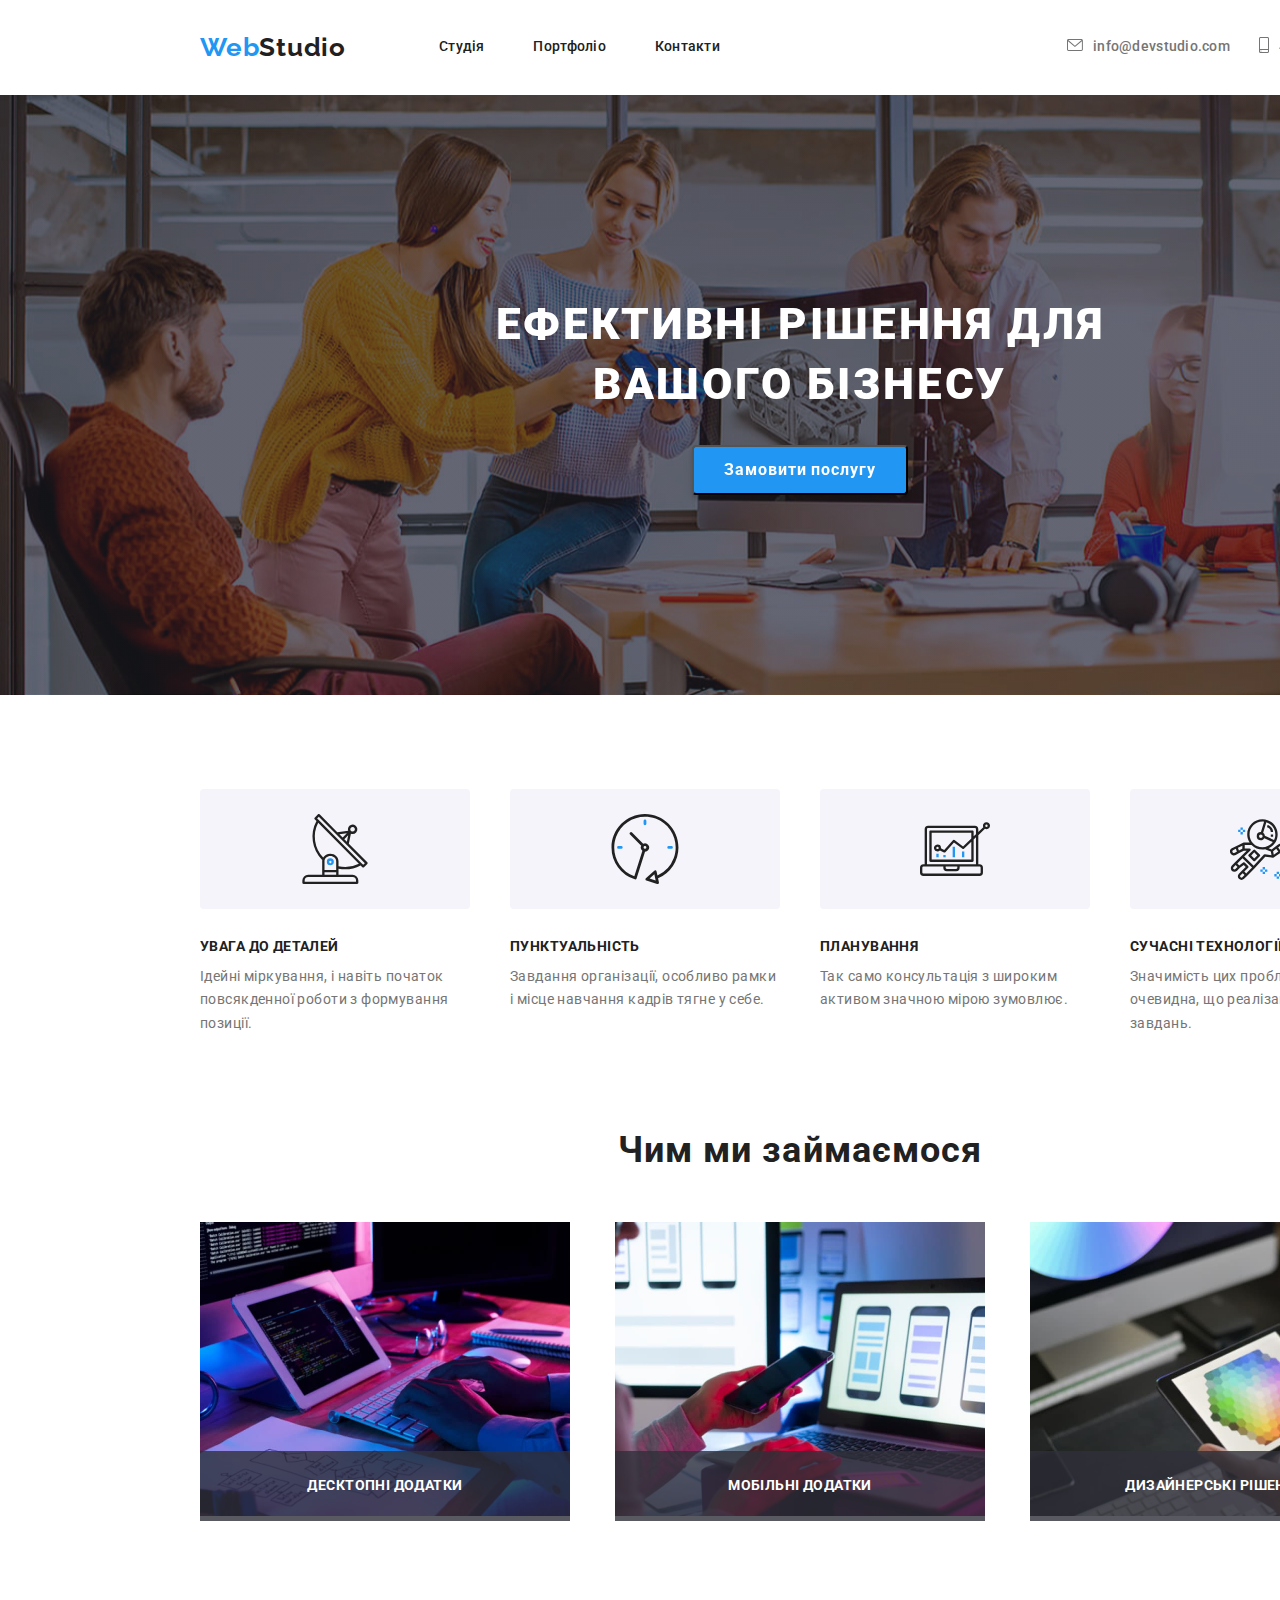
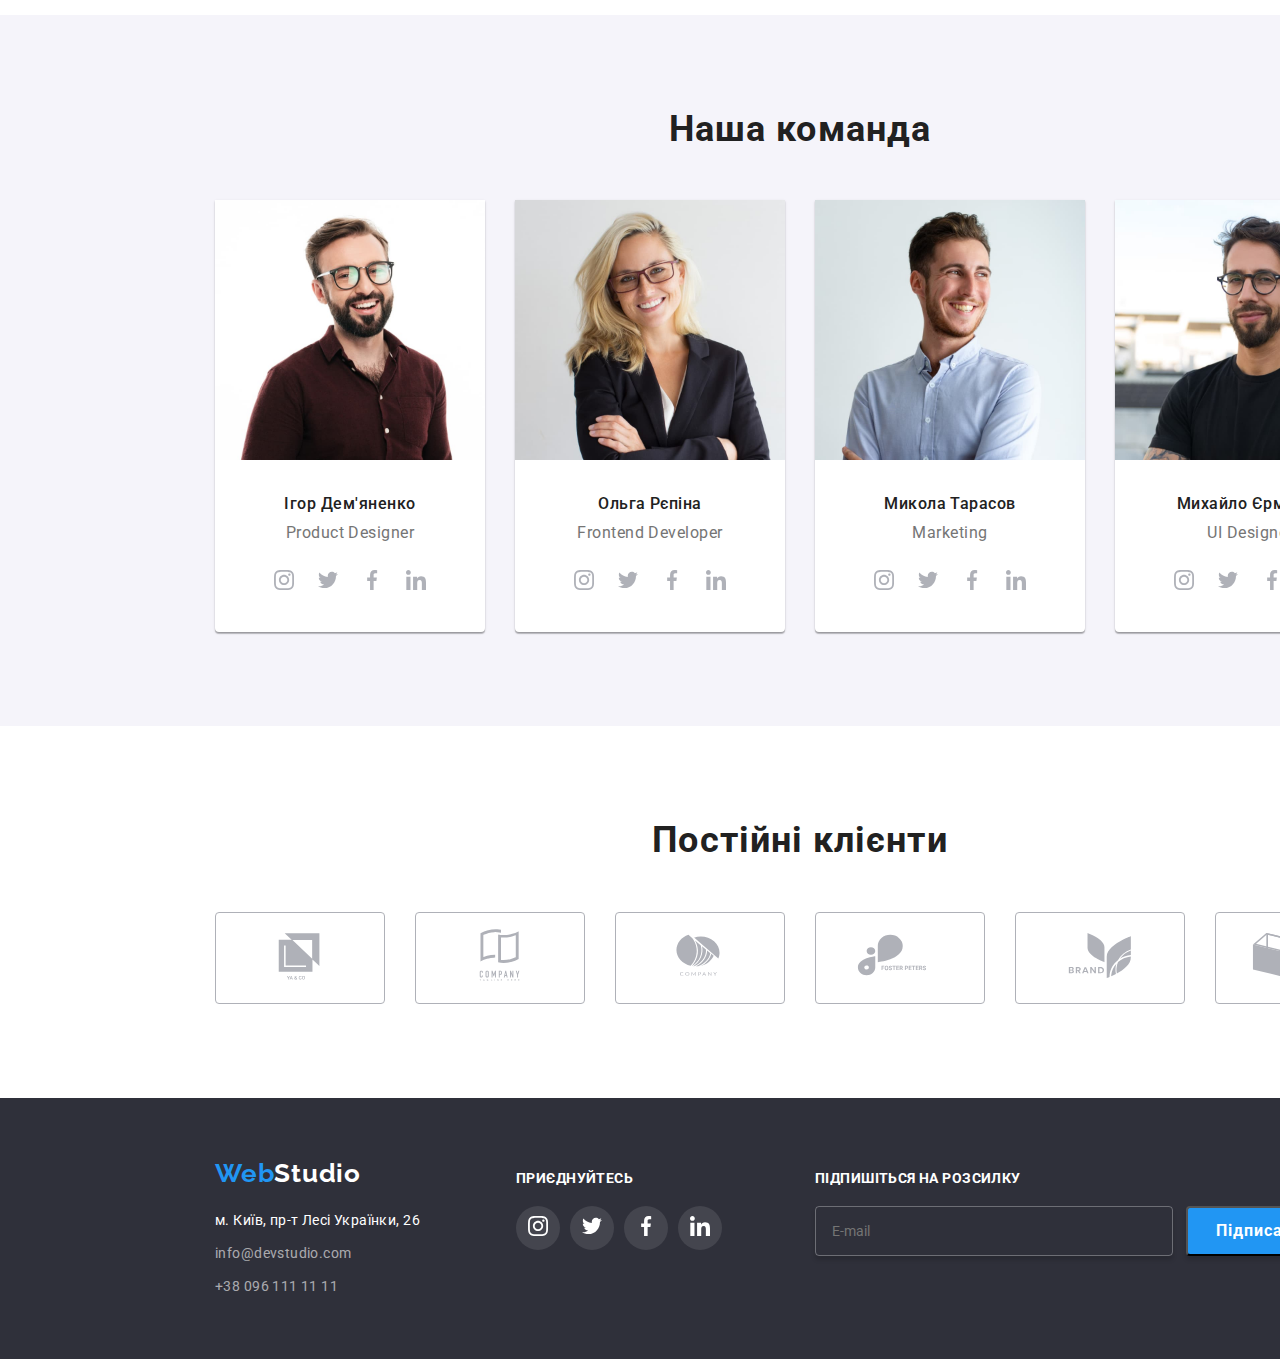
==== index.html @ 6ff3201d "xc" ====
<!DOCTYPE html>
<html lang="en">
  <head>
    <meta charset="UTF-8" />
    <meta http-equiv="X-UA-Compatible" content="IE=edge" />
    <meta name="viewport" content="width=device-width, initial-scale=1.0" />
    <title>Web Studio</title>
      <link rel="stylesheet" href="https://cdnjs.cloudflare.com/ajax/libs/modern-normalize/1.1.0/modern-normalize.min.css"/>
    <link href="https://fonts.googleapis.com/css2?family=Raleway:wght@700&family=Roboto:wght@400;500;700;900&display=swap" rel="stylesheet"/>
    <link rel="stylesheet" href="https://cdnjs.cloudflare.com/ajax/libs/animate.css/4.1.1/animate.min.css"/>
  <link rel="stylesheet" href="https://unpkg.com/aos@next/dist/aos.css"/>
  <link rel="stylesheet" href="./css/main.min.css" />
  </head>

  <body>
    <div class="container">
      <header>
        <div class="header-wraper">
          <nav>
            <div class="header-left">
              <a  href="./index.html" class="logo-link">
                <span class="web">Web</span>Studio</a>
                <ul class="nav-list">
                <li>
                    <a class="nav-list-link" href="./index.html">Студія</a></li>
                <li>
                  <a class="nav-list-link" href="./pages/portfolio.html">Портфоліо</a>
                </li>
                <li>
                    <a class="nav-list-link" href="#">Контакти</a>
                </li>
              </ul>
            </div>
          </nav>

          <div class="header-right">
            <a class="contacts-link" href="mailto:info@devstudio.com">
              <svg class="contact" width="16" height="12">
                <use href="./images/icons/symbol-defs.svg#email">


                </use>
              </svg>info@devstudio.com</a>
            <a class="contacts-link" href="tel:+380961111111">
              <svg class="contact" width="10" height="16">
              <use href="./images/icons/symbol-defs.svg#smartphone">


              </use>
            </svg>+38 096 111 11 11</a>
          </div>
        </div>
      </header>

        <main>
        <section class="hero" data-aos="fade-down">
          <h1 class="hero-title animate__tada animate__animated">Ефективні рішення для <br> вашого бізнесу</h1>
          <button class="hero-btn" type="button" data-modal-open >Замовити послугу</button>
        </section>

        <section class="features">
        <ul class="features-list">
            <li class="features-list-item">
              <h3 class="features-subtitle">Увага до деталей</h3>
              <p class="features-paragr">Ідейні міркування, і навіть початок повсякденної роботи з формування позиції.</p>
            </li>

            <li class="features-list-item">
              <h3 class="features-subtitle">Пунктуальність</h3>
              <p class="features-paragr">Завдання організації, особливо рамки і місце навчання кадрів тягне у себе.</p>
            </li>

            <li class="features-list-item">
              <h3 class="features-subtitle">Планування</h3>
              <p class="features-paragr">Так само консультація з широким активом значною мірою зумовлює.</p>
            </li>

            <li class="features-list-item">
              <h3 class="features-subtitle">Сучасні технології</h3>
              <p class="features-paragr">Значимість цих проблем настільки очевидна, що реалізація планових завдань.</p>
            </li>
          </ul>
        </section>

        <section class="work">
          <h2 class="work-title">Чим ми займаємося</h2>
          <ul class="work-list">
            <li class="thumb">
              <img class="work-list-img" src="./images/image.jpg" width="370" alt="work"/>
            </li>
            <li class="thumb">
              <img class="work-list-img" src="./images/image(1).jpg" alt="work" width="370"/>
            </li>
            <li class="thumb">
              <img class="work-list-img" src="./images/image(2).jpg" alt="work" width="370"/>
            </li>
          </ul>
        </section>

        <section class="team">
          <h2 class="team-title">Наша команда</h2>
          <ul class="team-list">
            <li class="team-list-item">
              <div class="team-member">
                <div class="team-thumb">

                
                <img class="team-list-img" src="./images/image(3).jpg" alt="Ігор Дем'яненко"/>
                </div>
                <h3 class="team-list-title">Ігор Дем'яненко</h3>
                <p class="team-list-paragr">Product Designer</p>
                <ul class="contacts">
                  <li class="contacts-list-item"><a class="contacts-list-link" href="#"></a>
                  <svg class="social-media-icons" width="20" height="20">
                    <use href="./images/icons/symbol-defs.svg#instagram"></use>
                  </svg>
                  </li>
                    <li class="contacts-list-item"><a class="contacts-list-link" href="#"></a>
                    <svg class="social-media-icons" width="20" height="20">
                      <use href="./images/icons/symbol-defs.svg#twitter"></use>
                    </svg>
                    </li>
                      <li class="contacts-list-item"><a class="contacts-list-link" href="#"></a>
                      <svg class="social-media-icons" width="20" height="20">
                        <use href="./images/icons/symbol-defs.svg#facebook"></use>
                      </svg>
                      </li>
                        <li class="contacts-list-item"><a class="contacts-list-link" href="#"></a>
                        <svg class="social-media-icons" width="20" height="20">
                          <use href="./images/icons/symbol-defs.svg#linkedin"></use>
                        </svg>
                        </li>
                        </ul>
                        </div>

            <li class="team-list-item">
              <div class="team-member">
                <img class="team-list-img" src="./images/image(4).jpg" alt="Ольга Рєпіна"/>
                <h3 class="team-list-title">Ольга Рєпіна</h3>
                <p class="team-list-paragr">Frontend Developer</p>
                <ul class="contacts">
                  <li class="contacts-list-item"><a class="contacts-list-link" href="#"></a>
                  <svg class="social-media-icons" width="20" height="20">
                    <use href="./images/icons/symbol-defs.svg#instagram"></use>
                  </svg>
                  </li>
                    <li class="contacts-list-item"><a class="contacts-list-link" href="#"></a>
                    <svg class="social-media-icons" width="20" height="20">
                      <use href="./images/icons/symbol-defs.svg#twitter"></use>
                    </svg>
                  </li>
                      <li class="contacts-list-item"><a class="contacts-list-link" href="#"></a>
                      <svg class="social-media-icons" width="20" height="20">
                        <use href="./images/icons/symbol-defs.svg#facebook"></use>
                      </svg>
                      </li>
                        <li class="contacts-list-item"><a class="contacts-list-link" href="#"></a>
                        <svg class="social-media-icons" width="20" height="20">
                          <use href="./images/icons/symbol-defs.svg#linkedin"></use>
                        </svg>
                        </li>
                        </ul>
                        </div>

            <li class="team-list-item">
              <div class="team-member">
                <img class="team-list-img" src="./images/image(5).jpg" alt="Микола Тарасов"/>
                <h3 class="team-list-title">Микола Тарасов</h3>
                <p class="team-list-paragr">Marketing</p>
                <ul class="contacts">
                  <li class="contacts-list-item"><a class="contacts-list-link" href="#"></a>
                  <svg class="social-media-icons" width="20" height="20">
                    <use href="./images/icons/symbol-defs.svg#instagram"></use>
                  </svg>
                  </li>
                  
                    <li class="contacts-list-item"><a class="contacts-list-link" href="#"></a>
                    <svg class="social-media-icons" width="20" height="20">
                      <use href="./images/icons/symbol-defs.svg#twitter"></use>
                    </svg>
                    </li>
                
                    
                      <li class="contacts-list-item"><a class="contacts-list-link" href="#"></a>
                      <svg class="social-media-icons" width="20" height="20">
                        <use href="./images/icons/symbol-defs.svg#facebook"></use>
                      </svg>
                      </li>
                        <li class="contacts-list-item"><a class="contacts-list-link" href="#"></a>
                        <svg class="social-media-icons" width="20" height="20">
                          <use href="./images/icons/symbol-defs.svg#linkedin"></use>
                        </svg>
                        </li>
                        </ul>
                        </div>

            <li class="team-list-item">
              <div class="team-member">
                <img class="team-list-img" src="./images/image(6).jpg" alt="Михайло Єрмаков"/>
                <h3 class="team-list-title">Михайло Єрмаков</h3>
                <p class="team-list-paragr">UI Designer</p>
                <ul class="contacts">
                  <li class="contacts-list-item"><a class="contacts-list-link" href="#"></a>
                  <svg class="social-media-icons" width="20" height="20">
                    <use href="./images/icons/symbol-defs.svg#instagram"></use>
                  </svg>
                  </li>
                    <li class="contacts-list-item"><a class="contacts-list-link" href="#"></a>
                    <svg class="social-media-icons" width="20" height="20">
                      <use href="./images/icons/symbol-defs.svg#twitter"></use>
                    </svg>
                    </li>
                      <li class="contacts-list-item"><a class="contacts-list-link" href="#"></a>
                      <svg class="social-media-icons" width="20" height="20">
                        <use href="./images/icons/symbol-defs.svg#facebook"></use>
                      </svg>
                      </li>
                        <li class="contacts-list-item"><a class="contacts-list-link" href="#"></a>
                        <svg class="social-media-icons" width="20" height="20">
                          <use href="./images/icons/symbol-defs.svg#linkedin"></use>
                        </svg>
                        </li>
                        </ul>
                        </div>
                      </ul>
        </section>

        <section class="regular-customers">
        <h2 class="customers-title">Постійні клієнти</h2>
        <ul class="customers-list">
          <li class="customers-list-item"><a class="customers-list-link" href="#">
          <svg class="customers-icons" width="106" height="60">
            <use href="./images/icons/symbol-defs.svg#first-icon"></use>
          </svg></a>
          
          </li>
          <li class="customers-list-item"><a class="customers-list-link" href="#">
            <svg class="customers-icons" width="106" height="60">
              <use href="./images/icons/symbol-defs.svg#second-icon"></use>
            </svg>
          </a>
          
          </li>
          <li class="customers-list-item"><a class="customers-list-link" href="#">
          <svg class="customers-icons" width="106" height="60">
            <use href="./images/icons/symbol-defs.svg#third-icon"></use>
          </svg>
        </a>
          
            </li>
          <li class="customers-list-item"><a class="customers-list-link" href="#">
            <svg class="customers-icons" width="106" height="60">
              <use href="./images/icons/symbol-defs.svg#fourth-icon"></use>
            </svg>
          </a>
            
          </li>
          <li class="customers-list-item"><a class="customers-list-link" href="#">
            <svg class="customers-icons" width="106" height="60">
              <use href="./images/icons/symbol-defs.svg#fifth-icon"></use>
            </svg>
          </a>
            
            </li>
          <li class="customers-list-item"><a class="customers-list-link" href="#">
            <svg class="customers-icons" width="106" height="60">
              <use href="./images/icons/symbol-defs.svg#sixth-icon"></use>
            </svg>
          </a>
          </li>
        </ul>
        
        </section>
      </main>

      <footer class="footer">
        <div class="footer-container">
          <section class="first-footer">
            <a class="logo-link" href="./index.html">
              <span class="web">Web</span><span class="studio">Studio</span>
            </a>
            <address>
              <a href="#" class="address-link">м. Київ, пр-т Лесі Українки, 26</a>
              <a class="contact-link" href="mailto:info@devstudio.com">info@devstudio.com</a>
              <a class="contact-link" href="tel:+380961111111">+38 096 111 11 11</a>
            </address>
          </section>
  
          <section class="second-footer">
            <h2 class="join-text">приєднуйтесь</h2>
            <ul class="join-list">
              <li class="join-list-item">
                <a href="#" class="join-link">
                  <svg class="join-social-media">
                    <use href="./images/icons/symbol-defs.svg#instagram"></use>
                  </svg>
                </a>
              </li>
              <li class="join-list-item">
                <a href="#" class="join-link">
                  <svg class="join-social-media">
                    <use href="./images/icons/symbol-defs.svg#twitter"></use>
                  </svg>
                </a>
              </li>
              <li class="join-list-item">
                <a href="#" class="join-link">
                  <svg class="join-social-media">
                    <use href="./images/icons/symbol-defs.svg#facebook"></use>
                  </svg>
                </a>
              </li>
              <li class="join-list-item">
                <a href="#" class="join-link">
                  <svg class="join-social-media">
                    <use href="./images/icons/symbol-defs.svg#linkedin"></use>
                  </svg>
                </a>
              </li>
            </ul>
          </section>
  
          <section class="footer-third">
            <form class="footer-form">
              <label class="footer-form__label">Підпишіться на розсилку
                <input type="email" placeholder="E-mail" class="footer-form__input" required/>
              </label>
              
              <button type="submit" class="footer-form__btn">Підписатися
                <svg class="subscribe-join-svg">
                  <use href="./images/icons/symbol-defs.svg#icon-telegram"></use>
                </svg>
              </button>
            </form>
          </section>
        </div>
      </footer>

            <!-- Modal -->
            
            <div class="backdrop is-hidden" data-modal>
              <form class="modal">
                <button class="button-close" type="button" data-modal-close>
                  <svg class="svg-close-btn">
                    <use href="./images/icons/symbol-defs.svg#icon-close"></use>
                  </svg>
                </button>
                <h2 class="modal-title">Залиште свої дані, ми вам передзвонимо</h2>
                <ul class="modal-list">
                  <li class="modal-list-item">
                    <label class="modal-label"> Ім'я
                      <input type="text" class="modal-input" required>
                      <svg class="modal-svg">
                        <use href="./images/icons/symbol-defs.svg#icon-person" width="18" height="18"></use>
                      </svg>
                    </label>
                  </li>
                  <li class="modal-list-item">
                    <label class="modal-label"> Телефон
                      <input type="tel" class="modal-input" required>
                      <svg class="modal-svg">
                        <use href="./images/icons/symbol-defs.svg#icon-phone" width="18" height="18"></use>
                      </svg>
                    </label>
                  </li>
                  <li class="modal-list-item">
                    <label class="modal-label"> Пошта
                      <input type="email" class="modal-input">
                      <svg class="modal-svg">
                        <use href="./images/icons/symbol-defs.svg#icon-email" width="18" height="18"></use>
                      </svg>
                    </label>
                  </li>
                  <li class="modal-list-item">
                    <label class="modal-label"> Коментар
                      <textarea class="modal-textarea" cols="30" rows="10" placeholder="Введіть текст"></textarea>
                    </label>
                  </li>
                  

                </ul>
                <p class="modal-accept">
                  <input class="modal-checkdox" type="checkbox" required> Погоджуюся з розсилкою та приймаю <a class="modal-link" href="#"> Умови договору</a>
                </p>
                <button class="modal-btn" type="submit">Відправити</button>
                
                

                
              </form>
            </div>
            </div>
            <script src="./js/modal.js">
              </script>
            <script src="https://unpkg.com/aos@2.3.1/dist/aos.js">
              
            </script>
            <script>
              AOS.init();
            </script>
  </body>
</html>
---- css/main.min.css ----
body{font-family:"Roboto",sans-serif;font-style:normal}ul,h1,h2,h3,p{padding:0;margin:0}ul{list-style:none}a{text-decoration:none}.container{width:1600px;margin:0 auto}.header-wraper{width:1200px;display:flex;justify-content:space-between;align-items:center;margin:0 auto;padding:32px 0}.header-left{display:flex;width:520px;justify-content:space-between}.header-right{display:flex;width:333px;justify-content:space-between;align-items:center}.logo-link{font-family:"Raleway";font-weight:700;font-size:26px;line-height:1.19;color:#212121;letter-spacing:.03em;animation:change-color 2s linear infinite}.studio{animation:ChangeColor 2s linear infinite}@keyframes ChangeColor{0%{color:#2196f3}100%{color:#212121}}.web{color:#2196f3;animation:changecolor 2s linear infinite}@keyframes change-color{0%{color:#2196f3}100%{color:#212121}}@keyframes changecolor{0%{color:#212121}100%{color:#2196f3}}.nav-list{width:281px;display:flex;justify-content:space-between;align-items:center;font-weight:500;font-size:14px;line-height:1.14;letter-spacing:.02em}.nav-list-link{color:#212121;position:relative}.nav-list-link::after{content:"";position:absolute;top:52.5px;left:0;width:0;height:4px;background-color:#2196f3;border-radius:2px}.nav-list-link:hover::after{width:100%;transition:width 300ms cubic-bezier(0.4, 0, 0.2, 1)}.nav-list-link:hover,.nav-list-link:focus{color:#2196f3}.contacts-link{font-weight:500;font-size:14px;line-height:1.14;letter-spacing:.02em;color:#757575}.contacts-link:hover,.contacts-link:focus{color:#2196f3;transition:color 250ms cubic-bezier(0.4, 0, 0.2, 1)}.contact{fill:#757575;margin-right:10px}.contacts-link:hover .contact{fill:#2196f3;transition:fill 250ms cubic-bezier(0.4, 0, 0.2, 1)}.hero{background-image:linear-gradient(to top, rgba(47, 48, 58, 0.4), rgba(47, 48, 58, 0.4)),url("../images/img.hero.svg");background-size:cover;padding:200px 0;background-position:center;background-repeat:no-repeat}.hero-title{font-weight:900;font-size:44px;line-height:1.36;text-align:center;letter-spacing:.06em;text-transform:uppercase;color:#fff;margin-bottom:30px}.hero-btn{display:block;margin:0 auto;width:216px;height:50px;background:#2196f3;box-shadow:0px 4px 4px rgba(0,0,0,.15);border-radius:4px;font-family:"Roboto",sans-serif;font-style:normal;font-weight:700;font-size:16px;line-height:1.88;text-align:center;letter-spacing:.06em;color:#fff;transition:transform 500ms ease}.hero-btn:hover{transform:scale(1.1)}.features{padding:94px 0}.features-list{display:flex;justify-content:space-between;width:1200px;margin:0 auto}.features-list-item{width:270px;transition:transform 500ms ease}.features-list-item::before{content:"";display:block;background-color:#f5f4fa;border-radius:4px;height:120px;margin:0 0 30px 0;background-position:center center;background-repeat:no-repeat;background-size:70px 70}.features-list-item:nth-child(1)::before{background-image:url("../images/icons/antenna.svg")}.features-list-item:nth-child(2)::before{background-image:url("../images/icons/clock.svg")}.features-list-item:nth-child(3)::before{background-image:url("../images/icons/diagram.svg")}.features-list-item:nth-child(4)::before{background-image:url("../images/icons/astronaut.svg")}.features-list-item:hover{transform:scale(1.1)}.features-subtitle{font-weight:700;font-size:14px;line-height:1.14;letter-spacing:.03em;text-transform:uppercase;color:#212121;margin-bottom:10px}.features-paragr{font-weight:400;font-size:14px;line-height:1.71;letter-spacing:.03em;color:#757575}.work{padding-bottom:94px}.work-title{font-weight:700;font-size:36px;line-height:1.16;text-align:center;letter-spacing:.03em;color:#212121}.work-list{display:flex;justify-content:space-between;width:1200px;margin:50px auto 0;transition:transform 500ms ease}.work-list-img{width:370px;height:294px}.work-list{display:flex;justify-content:space-between;margin-top:50px;position:relative}.thumb:nth-child(n)::after{content:"";color:#fff;text-align:center;font-family:Roboto,sans-serif;font-size:14px;font-style:normal;font-weight:700;letter-spacing:.42px;text-transform:uppercase;width:370px;height:70px;background:rgba(47,48,58,.8);position:absolute;bottom:0;display:flex;justify-content:center;align-items:center}.thumb:nth-child(1)::after{content:"Десктопні додатки"}.thumb:nth-child(2)::after{content:"Мобільні додатки"}.thumb:nth-child(3)::after{content:"Дизайнерські рішення"}.thumb{transition:transform 500ms ease}.thumb:hover{transform:scale(1.1)}.work-list-img{width:100%;-o-object-fit:cover;object-fit:cover;-o-object-position:center;object-position:center}.team{background:#f5f4fa;padding:94px 215px}.team-title{font-weight:700;font-size:36px;line-height:1.16;text-align:center;letter-spacing:.03em;color:#212121;margin-bottom:50px}.team-list{display:flex;justify-content:space-between}.team-member{background:#fff;box-shadow:0px 1px 3px rgba(0,0,0,.12),0px 1px 1px rgba(0,0,0,.14),0px 2px 1px rgba(0,0,0,.2);border-radius:0px 0px 4px 4px;padding-bottom:30px}.team-list-item{transition:transform 500ms ease}.team-list-item:hover{transform:scale(1.1)}.team-list-img{width:270px;height:260px;margin-bottom:30px}.team-list-title{font-weight:500;font-size:16px;line-height:1.18;text-align:center;letter-spacing:.03em;color:#212121;margin-bottom:10px}.team-list-paragr{font-weight:400;font-size:16px;line-height:1.18;text-align:center;letter-spacing:.03em;color:#757575;margin-bottom:16px}.contacts{width:206px;display:flex;justify-content:center;align-items:center;margin:0 auto}.contacts-list-item{width:44px;height:44px;display:flex;justify-content:center;align-items:center;transition:transform 500ms ease}.social-media-icons{fill:#afb1b8;width:20px;height:20px}.contacts-list-item:hover{background-color:#2196f3;border-radius:50%;transform:scale(1.1)}.contacts-list-item:hover .social-media-icons{fill:#fff}.regular-customers{padding:94px 0}.customers-title{font-weight:700;font-size:36px;line-height:1.16;text-align:center;letter-spacing:.03em;color:#212121;margin-bottom:50px}.customers-list{display:flex;justify-content:space-between;width:1170px;margin:0 auto}.customers-list-item{width:170px;height:92px;border:1px solid #afb1b8;border-radius:4px;display:flex;align-items:center;justify-content:center;transition:transform 500ms ease}.customers-list-item:hover{border:1px solid #2196f3;transform:scale(1.1)}.customers-icons{fill:#afb1b8}.customers-list-item:hover .customers-icons{fill:#2196f3}.footer{background-color:#2f303a;padding:60px 0;padding-left:215px}.footer-container{display:flex}.first-footer{width:231px;margin-right:70px}.footer .logo-link{display:block;margin-bottom:20px}.studio{color:#fff}address{font-style:normal}.address-link{display:block;font-weight:400;font-size:14px;line-height:1.71;letter-spacing:.03em;color:#fff;margin-bottom:9px}.contact-link{display:block;font-weight:400;font-size:14px;line-height:1.71;letter-spacing:.03em;color:rgba(255,255,255,.6)}.contact-link:not(:last-child){margin-bottom:9px}.second-footer{padding-top:12px;width:206px;margin-right:93px}.join-text{color:#fff;font-size:14px;font-weight:700;letter-spacing:.42px;text-transform:uppercase;margin-bottom:20px}.join-list{display:flex;justify-content:space-between;width:206px}.join-list-item{width:44px;height:44px;display:flex;justify-content:center;align-items:center;background-color:rgba(255,255,255,.1);border-radius:50%;transition:transform 500ms ease}.join-list-item:hover{background-color:#2196f3;transform:scale(1.1)}.join-social-media{width:20px;height:20px;fill:#fff}.footer-third{padding-top:12px;width:570px}.footer-form__label{color:#fff;font-size:14px;font-weight:700;letter-spacing:.42px;text-transform:uppercase;margin-right:12px}.footer-form{display:flex;align-items:flex-end}.footer-form__input{width:358px;height:50px;border-radius:4px;border:1px solid rgba(255,255,255,.3);background:rgba(33,150,243,0);box-shadow:0px 4px 4px 0px rgba(0,0,0,.15);padding-left:16px;margin-top:20px}.footer-form-input:hover{border:1px solid #2196f3}.footer-form__btn{width:200px;height:50px;border-radius:4px;background:#2196f3;box-shadow:0px 4px 4px 0px rgba(0,0,0,.15);color:#fff;text-align:center;font-size:16px;font-family:"Roboto",sans-serif;font-weight:700;line-height:30px;letter-spacing:.96px;display:flex;align-items:center;justify-content:center;padding:10px 28px}.subscribe-join-svg{fill:#fff;width:24px;height:24px;margin-left:10px}.backdrop{display:flex;justify-content:center;align-items:center;position:fixed;top:0;left:0;width:100%;height:100%;background-color:rgba(0,0,0,.2)}.is-hidden{opacity:0;pointer-events:none}.modal{width:528px;border-radius:4px;background:#fff;box-shadow:0px 2px 1px 0px rgba(0,0,0,.2),0px 1px 1px 0px rgba(0,0,0,.14),0px 1px 3px 0px rgba(0,0,0,.12);padding:40px;position:absolute;z-index:12}.svg-close-btn{width:18px;height:18px;color:#000}.button-close:hover .svg-close-btn{fill:#2196f3;cursor:pointer}.button-close{display:flex;align-items:center;justify-content:center;stroke-width:1px;border-color:rgba(0,0,0,.1);background-color:#fff;position:absolute;right:8px;top:8px;border-radius:50%;width:30px;height:30px}.modal-title{color:#212121;text-align:center;font-size:20px;font-weight:700;line-height:normal;letter-spacing:.6px;margin-bottom:12px}.modal-list{display:flex;flex-direction:column;gap:10px;margin-bottom:20px}.modal-label{color:#757575;font-size:12px;font-weight:400;line-height:normal;letter-spacing:.12px;position:relative}.modal-input{width:448px;height:40px;border-radius:4px;border:1px solid rgba(33,33,33,.2);margin-top:4px;padding:12px 20px 12px 42px;outline:none;cursor:pointer}.modal-input:hover{border:1px solid #2196f3}.modal-input:focus{border:1px solid #2196f3}.modal-input:hover+.modal-svg{fill:#2196f3}.modal-input:focus+.modal-svg{fill:#2196f3}.modal-svg{position:absolute;top:31px;left:12px}.modal-textarea{width:448px;height:120px;border-radius:4px;border:1px solid rgba(33,33,33,.2);margin-top:4px;resize:none;padding:12px 16px;outline:none;cursor:pointer}.modal-textarea:hover,.modal-textarea:focus{border:1px solid #2196f3}.modal-accept{color:#757575;font-size:14px;font-weight:400;line-height:171%;letter-spacing:.42px;text-align:center;margin-bottom:40px}.modal-checkbox{cursor:pointer;width:16px;height:15px}.modal-link{color:#2196f3;font-size:14px;font-weight:400;line-height:24px;letter-spacing:.42px;text-decoration-line:underline}.modal-btn{width:200px;height:50px;display:flex;justify-content:center;align-items:center;flex-shrink:0;border-radius:4px;background:#188ce8;box-shadow:0px 4px 4px 0px rgba(0,0,0,.15);color:#fff;text-align:center;font-family:"Roboto",sans-serif;font-size:16px;font-style:normal;font-weight:700;line-height:187%;letter-spacing:.96px;border:none;margin:0 auto;cursor:pointer}/*# sourceMappingURL=main.min.css.map */
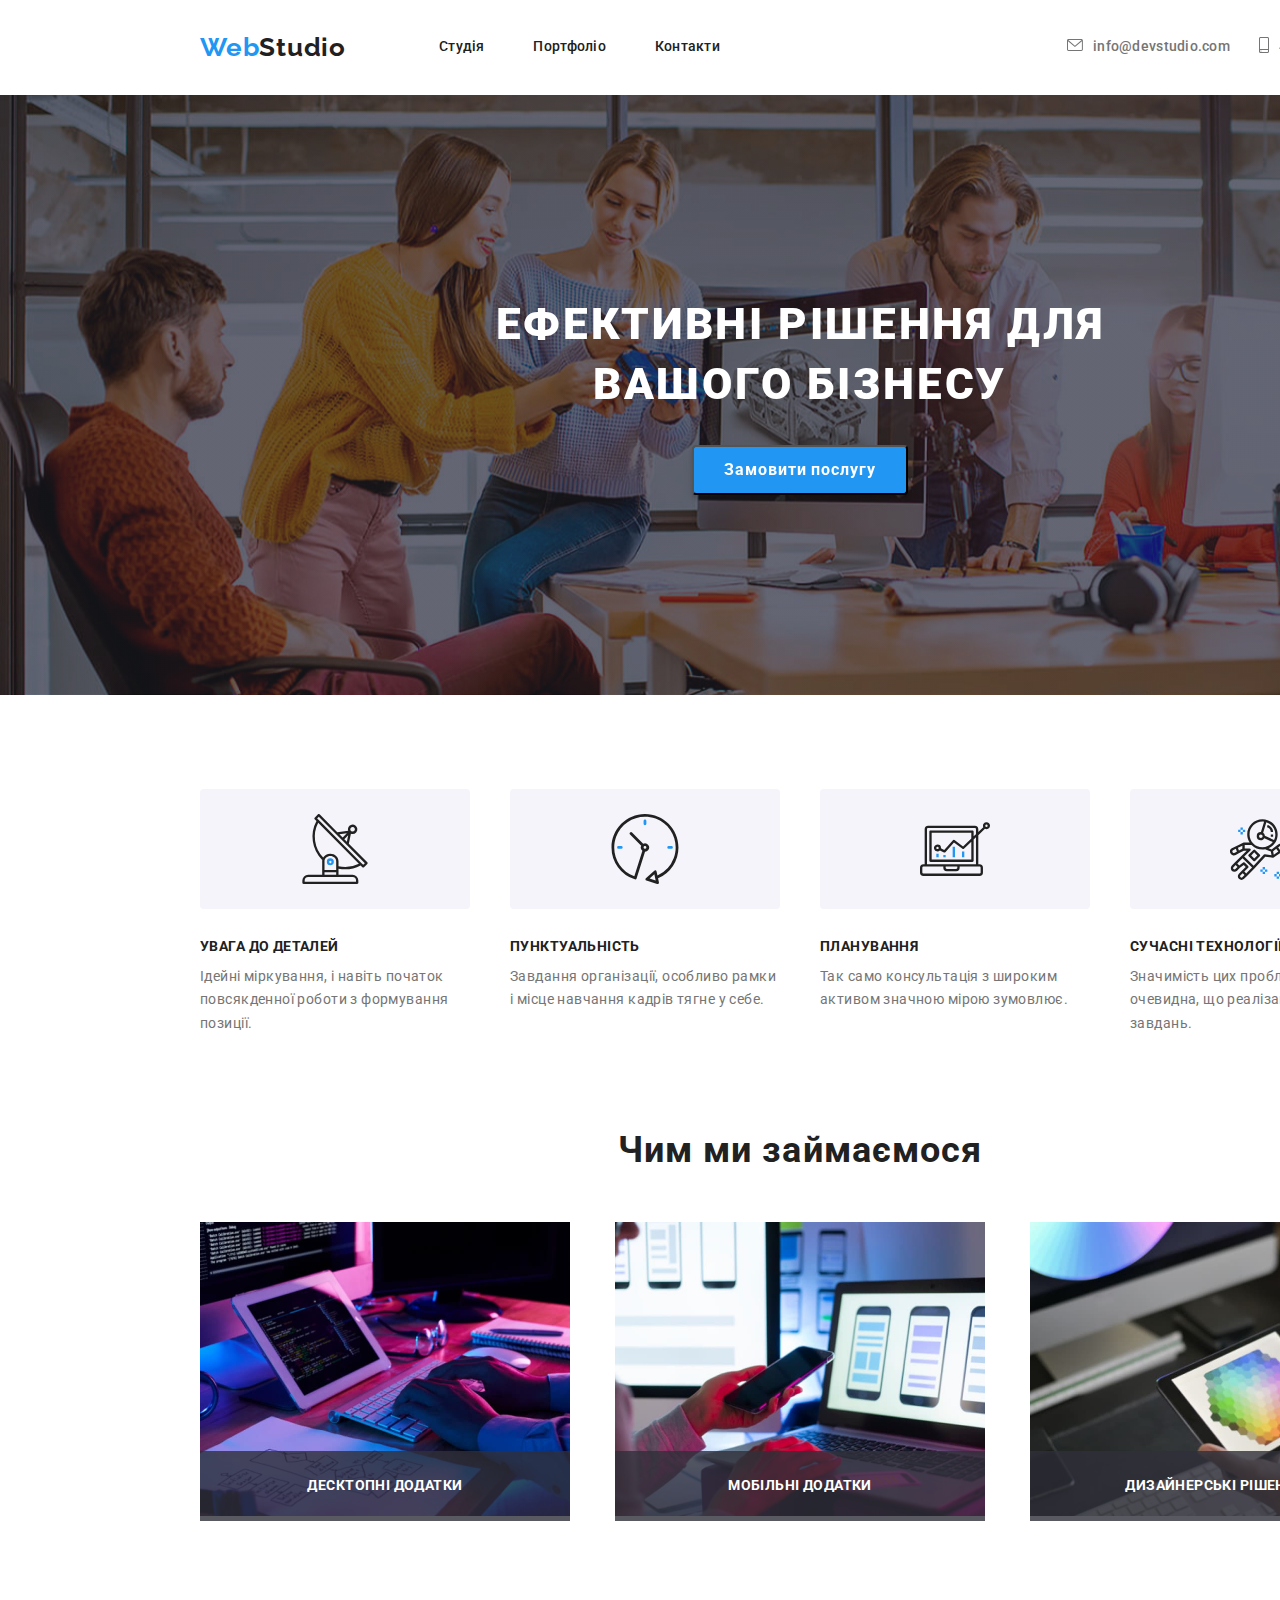
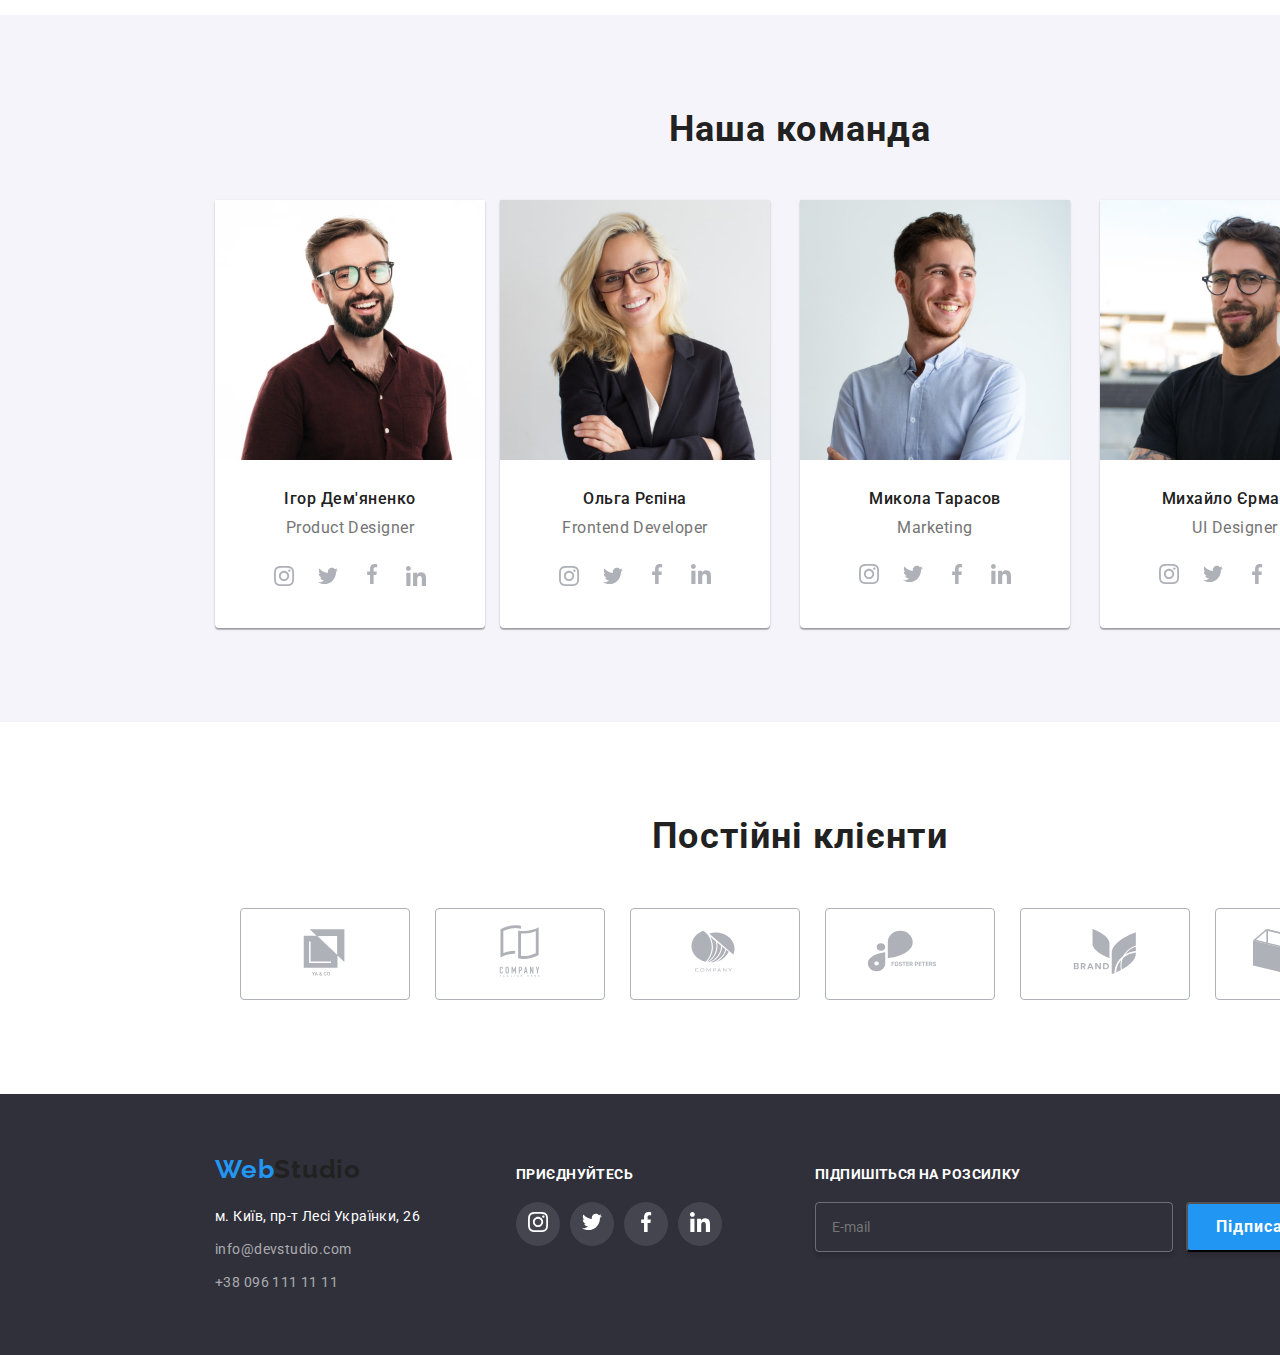
==== commit ffe30c87: "ds" ====
--- a/index.html
+++ b/index.html
@@ -15,34 +15,35 @@
   <body>
     <div class="container">
       <header>
-        <div class="header-wraper">
-          <nav>
-            <div class="header-left">
-              <a  href="./index.html" class="logo-link">
-                <span class="web">Web</span>Studio</a>
+        <div class="header">
+          <div class="header__left">
+          <nav class="navigation">
+              <a href="./index.html" class="logo-link">
+                <span class="logo-link__web">Web</span>Studio</a>
                 <ul class="nav-list">
-                <li>
-                    <a class="nav-list-link" href="./index.html">Студія</a></li>
-                <li>
-                  <a class="nav-list-link" href="./pages/portfolio.html">Портфоліо</a>
+                  <li>
+                    <a class="nav-list__link" href="./index.html">Студія</a>
+                  </li>
+                  <li>
+                  <a class="nav-list__link" href="./pages/portfolio.html">Портфоліо</a>
                 </li>
                 <li>
-                    <a class="nav-list-link" href="#">Контакти</a>
+                    <a class="nav-list__link" href="#">Контакти</a>
                 </li>
               </ul>
-            </div>
           </nav>
-
-          <div class="header-right">
+        </div>
+
+          <div class="header__right">
             <a class="contacts-link" href="mailto:info@devstudio.com">
-              <svg class="contact" width="16" height="12">
+              <svg class="contacts-link__svg" width="16" height="12">
                 <use href="./images/icons/symbol-defs.svg#email">
 
 
                 </use>
               </svg>info@devstudio.com</a>
             <a class="contacts-link" href="tel:+380961111111">
-              <svg class="contact" width="10" height="16">
+              <svg class="contacts-link__svg" width="10" height="16">
               <use href="./images/icons/symbol-defs.svg#smartphone">
 
 
@@ -54,216 +55,228 @@
 
         <main>
         <section class="hero" data-aos="fade-down">
-          <h1 class="hero-title animate__tada animate__animated">Ефективні рішення для <br> вашого бізнесу</h1>
-          <button class="hero-btn" type="button" data-modal-open >Замовити послугу</button>
+          <h1 class="hero__title animate__tada animate__animated">Ефективні рішення для <br> вашого бізнесу</h1>
+          <button class="hero__btn" type="button" data-modal-open >Замовити послугу</button>
         </section>
 
         <section class="features">
         <ul class="features-list">
-            <li class="features-list-item">
-              <h3 class="features-subtitle">Увага до деталей</h3>
-              <p class="features-paragr">Ідейні міркування, і навіть початок повсякденної роботи з формування позиції.</p>
-            </li>
-
-            <li class="features-list-item">
-              <h3 class="features-subtitle">Пунктуальність</h3>
-              <p class="features-paragr">Завдання організації, особливо рамки і місце навчання кадрів тягне у себе.</p>
-            </li>
-
-            <li class="features-list-item">
-              <h3 class="features-subtitle">Планування</h3>
-              <p class="features-paragr">Так само консультація з широким активом значною мірою зумовлює.</p>
-            </li>
-
-            <li class="features-list-item">
-              <h3 class="features-subtitle">Сучасні технології</h3>
-              <p class="features-paragr">Значимість цих проблем настільки очевидна, що реалізація планових завдань.</p>
+            <li class="features-list__item">
+              <h3 class="features-list__subtitle">Увага до деталей</h3>
+              <p class="features-list__paragr">Ідейні міркування, і навіть початок повсякденної роботи з формування позиції.</p>
+            </li>
+
+            <li class="features-list__item">
+              <h3 class="features-list__subtitle">Пунктуальність</h3>
+              <p class="features-list__paragr">Завдання організації, особливо рамки і місце навчання кадрів тягне у себе.</p>
+            </li>
+
+            <li class="features-list__item">
+              <h3 class="features-list__subtitle">Планування</h3>
+              <p class="features-list__paragr">Так само консультація з широким активом значною мірою зумовлює.</p>
+            </li>
+
+            <li class="features-list__item">
+              <h3 class="features-list__subtitle">Сучасні технології</h3>
+              <p class="features-list__paragr">Значимість цих проблем настільки очевидна, що реалізація планових завдань.</p>
             </li>
           </ul>
         </section>
 
         <section class="work">
-          <h2 class="work-title">Чим ми займаємося</h2>
+          <h2 class="work__title">Чим ми займаємося</h2>
           <ul class="work-list">
-            <li class="thumb">
-              <img class="work-list-img" src="./images/image.jpg" width="370" alt="work"/>
-            </li>
-            <li class="thumb">
-              <img class="work-list-img" src="./images/image(1).jpg" alt="work" width="370"/>
-            </li>
-            <li class="thumb">
-              <img class="work-list-img" src="./images/image(2).jpg" alt="work" width="370"/>
+            <li class="work-list__thumb">
+              <img class="work-list__img" src="./images/image.jpg" width="370" alt="work"/>
+            </li>
+            <li class="work-list__thumb">
+              <img class="work-list__img" src="./images/image(1).jpg" alt="work" width="370"/>
+            </li>
+            <li class="work-list__thumb">
+              <img class="work-list__img" src="./images/image(2).jpg" alt="work" width="370"/>
             </li>
           </ul>
         </section>
 
         <section class="team">
-          <h2 class="team-title">Наша команда</h2>
+          <div class="content-container">
+          <h2 class="team__title">Наша команда</h2>
           <ul class="team-list">
-            <li class="team-list-item">
-              <div class="team-member">
-                <div class="team-thumb">
+            <li class="team-list__item">
+                <div class="team-list__thumb">
 
                 
-                <img class="team-list-img" src="./images/image(3).jpg" alt="Ігор Дем'яненко"/>
+                <img class="team-list__img" src="./images/image(3).jpg" alt="Ігор Дем'яненко"/>
                 </div>
-                <h3 class="team-list-title">Ігор Дем'яненко</h3>
-                <p class="team-list-paragr">Product Designer</p>
-                <ul class="contacts">
-                  <li class="contacts-list-item"><a class="contacts-list-link" href="#"></a>
-                  <svg class="social-media-icons" width="20" height="20">
+                <h3 class="team-list__title">Ігор Дем'яненко</h3>
+                <p class="team-list__paragr">Product Designer</p>
+                <ul class="socials">
+                  <li class="socials__item">
+                  <a class="socials__link" href="#"></a>
+                    <svg class="socials__svg" width="20" height="20">
                     <use href="./images/icons/symbol-defs.svg#instagram"></use>
                   </svg>
                   </li>
-                    <li class="contacts-list-item"><a class="contacts-list-link" href="#"></a>
-                    <svg class="social-media-icons" width="20" height="20">
-                      <use href="./images/icons/symbol-defs.svg#twitter"></use>
-                    </svg>
+                    <li class="socials__item"><a class="contacts-list-link" href="#"></a>
+                      <a class="socials__link" href="#"></a>
+                        <svg class="socials__svg" width="20" height="20">
+                        <use href="./images/icons/symbol-defs.svg#twitter"></use>
+                      </svg>
                     </li>
-                      <li class="contacts-list-item"><a class="contacts-list-link" href="#"></a>
-                      <svg class="social-media-icons" width="20" height="20">
-                        <use href="./images/icons/symbol-defs.svg#facebook"></use>
-                      </svg>
+                      <li class="socials__item">
+                        <a class="socials__link" href="#">
+                          <svg class="socials__svg" width="20" height="20">
+                          <use href="./images/icons/symbol-defs.svg#facebook"></use>
+                        </svg>
+                      </a>
                       </li>
-                        <li class="contacts-list-item"><a class="contacts-list-link" href="#"></a>
-                        <svg class="social-media-icons" width="20" height="20">
+                      <li class="socials__item">
+                        <a class="socials__link" href="#"></a>
+                          <svg class="socials__svg" width="20" height="20">
                           <use href="./images/icons/symbol-defs.svg#linkedin"></use>
                         </svg>
                         </li>
                         </ul>
-                        </div>
-
-            <li class="team-list-item">
-              <div class="team-member">
-                <img class="team-list-img" src="./images/image(4).jpg" alt="Ольга Рєпіна"/>
-                <h3 class="team-list-title">Ольга Рєпіна</h3>
-                <p class="team-list-paragr">Frontend Developer</p>
-                <ul class="contacts">
-                  <li class="contacts-list-item"><a class="contacts-list-link" href="#"></a>
-                  <svg class="social-media-icons" width="20" height="20">
-                    <use href="./images/icons/symbol-defs.svg#instagram"></use>
-                  </svg>
-                  </li>
-                    <li class="contacts-list-item"><a class="contacts-list-link" href="#"></a>
-                    <svg class="social-media-icons" width="20" height="20">
-                      <use href="./images/icons/symbol-defs.svg#twitter"></use>
+                        </li>
+
+            <li class="team-list__item">
+              <div class="team-list__thumb">
+                <img class="team-list__img" src="./images/image(4).jpg" alt="Ольга Рєпіна"/>
+              </div>
+                <h3 class="team-list__title">Ольга Рєпіна</h3>
+                <p class="team-list__paragr">Frontend Developer</p>
+                <ul class="socials">
+                  <li class="socials__item">
+                    <a class="socials__link" href="#"></a>
+                      <svg class="socials__svg" width="20" height="20">
+                      <use href="./images/icons/symbol-defs.svg#instagram"></use>
                     </svg>
-                  </li>
-                      <li class="contacts-list-item"><a class="contacts-list-link" href="#"></a>
-                      <svg class="social-media-icons" width="20" height="20">
+                    <li class="socials__item">
+                      <a class="socials__link" href="#"></a>
+                        <svg class="socials__svg" width="20" height="20">
+                        <use href="./images/icons/symbol-defs.svg#twitter"></use>
+                      </svg>
+                      </li>
+                      <li class="socials__item">
+                      <a class="socials__link" href="#">
+                        <svg class="socials__svg" width="20" height="20">
                         <use href="./images/icons/symbol-defs.svg#facebook"></use>
                       </svg>
                       </li>
-                        <li class="contacts-list-item"><a class="contacts-list-link" href="#"></a>
-                        <svg class="social-media-icons" width="20" height="20">
+                      <li class="socials__item">
+                        <a class="socials__link" href="#">
+                          <svg class="socials__svg" width="20" height="20">
                           <use href="./images/icons/symbol-defs.svg#linkedin"></use>
                         </svg>
                         </li>
                         </ul>
-                        </div>
-
-            <li class="team-list-item">
-              <div class="team-member">
-                <img class="team-list-img" src="./images/image(5).jpg" alt="Микола Тарасов"/>
-                <h3 class="team-list-title">Микола Тарасов</h3>
-                <p class="team-list-paragr">Marketing</p>
-                <ul class="contacts">
-                  <li class="contacts-list-item"><a class="contacts-list-link" href="#"></a>
-                  <svg class="social-media-icons" width="20" height="20">
-                    <use href="./images/icons/symbol-defs.svg#instagram"></use>
-                  </svg>
-                  </li>
-                  
-                    <li class="contacts-list-item"><a class="contacts-list-link" href="#"></a>
-                    <svg class="social-media-icons" width="20" height="20">
-                      <use href="./images/icons/symbol-defs.svg#twitter"></use>
+                        </li>
+
+            <li class="team-list__item">
+              <div class="team-list__thumb">
+                <img class="team-list__img" src="./images/image(5).jpg" alt="Микола Тарасов"/>
+              </div>
+                <h3 class="team-list__title">Микола Тарасов</h3>
+                <p class="team-list__paragr">Marketing</p>
+                <ul class="socials">
+                  <li class="socials__item">
+                    <a class="socials__link" href="#">
+                      <svg class="socials__svg" width="20" height="20">
+                      <use href="./images/icons/symbol-defs.svg#instagram"></use>
                     </svg>
-                    </li>
-                
-                    
-                      <li class="contacts-list-item"><a class="contacts-list-link" href="#"></a>
-                      <svg class="social-media-icons" width="20" height="20">
+                    <li class="socials__item">
+                      <a class="socials__link" href="#">
+                        <svg class="socials__svg" width="20" height="20">
+                        <use href="./images/icons/symbol-defs.svg#twitter"></use>
+                      </svg>
+                      <li class="socials__item">
+                      <a class="socials__link" href="#">
+                        <svg class="socials__svg" width="20" height="20">
                         <use href="./images/icons/symbol-defs.svg#facebook"></use>
                       </svg>
                       </li>
-                        <li class="contacts-list-item"><a class="contacts-list-link" href="#"></a>
-                        <svg class="social-media-icons" width="20" height="20">
+                      <li class="socials__item">
+                        <a class="socials__link" href="#">
+                          <svg class="socials__svg" width="20" height="20">
                           <use href="./images/icons/symbol-defs.svg#linkedin"></use>
                         </svg>
                         </li>
                         </ul>
-                        </div>
-
-            <li class="team-list-item">
-              <div class="team-member">
-                <img class="team-list-img" src="./images/image(6).jpg" alt="Михайло Єрмаков"/>
-                <h3 class="team-list-title">Михайло Єрмаков</h3>
-                <p class="team-list-paragr">UI Designer</p>
-                <ul class="contacts">
-                  <li class="contacts-list-item"><a class="contacts-list-link" href="#"></a>
-                  <svg class="social-media-icons" width="20" height="20">
-                    <use href="./images/icons/symbol-defs.svg#instagram"></use>
-                  </svg>
-                  </li>
-                    <li class="contacts-list-item"><a class="contacts-list-link" href="#"></a>
-                    <svg class="social-media-icons" width="20" height="20">
-                      <use href="./images/icons/symbol-defs.svg#twitter"></use>
+                        </li>
+
+            <li class="team-list__item">
+              <div class="team-list__thumb">
+                <img class="team-list__img" src="./images/image(6).jpg" alt="Михайло Єрмаков"/>
+              </div>
+                <h3 class="team-list__title">Михайло Єрмаков</h3>
+                <p class="team-list__paragr">UI Designer</p>
+                <ul class="socials">
+                  <li class="socials__item">
+                    <a class="socials__link" href="#">
+                      <svg class="socials__svg" width="20" height="20">
+                      <use href="./images/icons/symbol-defs.svg#instagram"></use>
                     </svg>
-                    </li>
-                      <li class="contacts-list-item"><a class="contacts-list-link" href="#"></a>
-                      <svg class="social-media-icons" width="20" height="20">
+                    <li class="socials__item">
+                      <a class="socials__link" href="#">
+                        <svg class="socials__svg" width="20" height="20">
+                        <use href="./images/icons/symbol-defs.svg#twitter"></use>
+                      </svg>
+                      <li class="socials__item">
+                      <a class="socials__link" href="#">
+                        <svg class="socials__svg" width="20" height="20">
                         <use href="./images/icons/symbol-defs.svg#facebook"></use>
                       </svg>
                       </li>
-                        <li class="contacts-list-item"><a class="contacts-list-link" href="#"></a>
-                        <svg class="social-media-icons" width="20" height="20">
+                      <li class="socials__item">
+                        <a class="socials__link" href="#">
+                          <svg class="socials__svg" width="20" height="20">
                           <use href="./images/icons/symbol-defs.svg#linkedin"></use>
                         </svg>
                         </li>
                         </ul>
-                        </div>
-                      </ul>
+                        </li>
+                      </div>
         </section>
 
-        <section class="regular-customers">
-        <h2 class="customers-title">Постійні клієнти</h2>
+        <section class="customers">
+        <h2 class="customers__title">Постійні клієнти</h2>
         <ul class="customers-list">
-          <li class="customers-list-item"><a class="customers-list-link" href="#">
-          <svg class="customers-icons" width="106" height="60">
+          <li class="customers-list__item"><a class="customers-list-link" href="#">
+          <svg class="customers-list__icons" width="106" height="60">
             <use href="./images/icons/symbol-defs.svg#first-icon"></use>
           </svg></a>
           
           </li>
-          <li class="customers-list-item"><a class="customers-list-link" href="#">
-            <svg class="customers-icons" width="106" height="60">
+          <li class="customers-list__item"><a class="customers-list-link" href="#">
+            <svg class="customers-list__icons" width="106" height="60">
               <use href="./images/icons/symbol-defs.svg#second-icon"></use>
             </svg>
           </a>
           
           </li>
-          <li class="customers-list-item"><a class="customers-list-link" href="#">
-          <svg class="customers-icons" width="106" height="60">
+          <li class="customers-list__item"><a class="customers-list-link" href="#">
+          <svg class="customers-list__icons" width="106" height="60">
             <use href="./images/icons/symbol-defs.svg#third-icon"></use>
           </svg>
         </a>
           
             </li>
-          <li class="customers-list-item"><a class="customers-list-link" href="#">
-            <svg class="customers-icons" width="106" height="60">
+          <li class="customers-list__item"><a class="customers-list-link" href="#">
+            <svg class="customers-list__icons" width="106" height="60">
               <use href="./images/icons/symbol-defs.svg#fourth-icon"></use>
             </svg>
           </a>
             
           </li>
-          <li class="customers-list-item"><a class="customers-list-link" href="#">
-            <svg class="customers-icons" width="106" height="60">
+          <li class="customers-list__item"><a class="customers-list-link" href="#">
+            <svg class="customers-list__icons" width="106" height="60">
               <use href="./images/icons/symbol-defs.svg#fifth-icon"></use>
             </svg>
           </a>
             
             </li>
-          <li class="customers-list-item"><a class="customers-list-link" href="#">
-            <svg class="customers-icons" width="106" height="60">
+          <li class="customers-list__item"><a class="customers-list-link" href="#">
+            <svg class="customers-list__icons" width="106" height="60">
               <use href="./images/icons/symbol-defs.svg#sixth-icon"></use>
             </svg>
           </a>
@@ -274,10 +287,10 @@
       </main>
 
       <footer class="footer">
-        <div class="footer-container">
-          <section class="first-footer">
+        <div class="footer__container">
+          <section class="footer-first">
             <a class="logo-link" href="./index.html">
-              <span class="web">Web</span><span class="studio">Studio</span>
+              <span class="logo-link__logo">Web</span><span class="studio">Studio</span>
             </a>
             <address>
               <a href="#" class="address-link">м. Київ, пр-т Лесі Українки, 26</a>
@@ -286,33 +299,33 @@
             </address>
           </section>
   
-          <section class="second-footer">
-            <h2 class="join-text">приєднуйтесь</h2>
+          <section class="footer-second">
+            <h2 class="footer-second__text">приєднуйтесь</h2>
             <ul class="join-list">
-              <li class="join-list-item">
-                <a href="#" class="join-link">
-                  <svg class="join-social-media">
+              <li class="join-list__item">
+                <a href="#" class="join-list__link">
+                  <svg class="join-list__social">
                     <use href="./images/icons/symbol-defs.svg#instagram"></use>
                   </svg>
                 </a>
               </li>
-              <li class="join-list-item">
-                <a href="#" class="join-link">
-                  <svg class="join-social-media">
+              <li class="join-list__item">
+                <a href="#" class="join-list__link">
+                  <svg class="join-list__social">
                     <use href="./images/icons/symbol-defs.svg#twitter"></use>
                   </svg>
                 </a>
               </li>
-              <li class="join-list-item">
-                <a href="#" class="join-link">
-                  <svg class="join-social-media">
+              <li class="join-list__item">
+                <a href="#" class="join-list__link">
+                  <svg class="join-list__social">
                     <use href="./images/icons/symbol-defs.svg#facebook"></use>
                   </svg>
                 </a>
               </li>
-              <li class="join-list-item">
-                <a href="#" class="join-link">
-                  <svg class="join-social-media">
+              <li class="join-list__item">
+                <a href="#" class="join-list__link">
+                  <svg class="join-list__social">
                     <use href="./images/icons/symbol-defs.svg#linkedin"></use>
                   </svg>
                 </a>
@@ -327,7 +340,7 @@
               </label>
               
               <button type="submit" class="footer-form__btn">Підписатися
-                <svg class="subscribe-join-svg">
+                <svg class="footer-form__subscribe">
                   <use href="./images/icons/symbol-defs.svg#icon-telegram"></use>
                 </svg>
               </button>
@@ -341,48 +354,48 @@
             <div class="backdrop is-hidden" data-modal>
               <form class="modal">
                 <button class="button-close" type="button" data-modal-close>
-                  <svg class="svg-close-btn">
+                  <svg class="button-close__svg">
                     <use href="./images/icons/symbol-defs.svg#icon-close"></use>
                   </svg>
                 </button>
-                <h2 class="modal-title">Залиште свої дані, ми вам передзвонимо</h2>
+                <h2 class="modal__title">Залиште свої дані, ми вам передзвонимо</h2>
                 <ul class="modal-list">
-                  <li class="modal-list-item">
-                    <label class="modal-label"> Ім'я
-                      <input type="text" class="modal-input" required>
-                      <svg class="modal-svg">
+                  <li class="modal-list__item">
+                    <label class="modal__label"> Ім'я
+                      <input type="text" class="modal__input" required>
+                      <svg class="modal__svg">
                         <use href="./images/icons/symbol-defs.svg#icon-person" width="18" height="18"></use>
                       </svg>
                     </label>
                   </li>
-                  <li class="modal-list-item">
-                    <label class="modal-label"> Телефон
-                      <input type="tel" class="modal-input" required>
-                      <svg class="modal-svg">
+                  <li class="modal-list__item">
+                    <label class="modal__label"> Телефон
+                      <input type="tel" class="modal__input" required>
+                      <svg class="modal__svg">
                         <use href="./images/icons/symbol-defs.svg#icon-phone" width="18" height="18"></use>
                       </svg>
                     </label>
                   </li>
-                  <li class="modal-list-item">
-                    <label class="modal-label"> Пошта
-                      <input type="email" class="modal-input">
-                      <svg class="modal-svg">
+                  <li class="modal-list__item">
+                    <label class="modal__label"> Пошта
+                      <input type="email" class="modal__input">
+                      <svg class="modal__svg">
                         <use href="./images/icons/symbol-defs.svg#icon-email" width="18" height="18"></use>
                       </svg>
                     </label>
                   </li>
-                  <li class="modal-list-item">
-                    <label class="modal-label"> Коментар
-                      <textarea class="modal-textarea" cols="30" rows="10" placeholder="Введіть текст"></textarea>
+                  <li class="modal-list__item">
+                    <label class="modal__label"> Коментар
+                      <textarea class="modal__textarea" cols="30" rows="10" placeholder="Введіть текст"></textarea>
                     </label>
                   </li>
                   
 
                 </ul>
-                <p class="modal-accept">
-                  <input class="modal-checkdox" type="checkbox" required> Погоджуюся з розсилкою та приймаю <a class="modal-link" href="#"> Умови договору</a>
+                <p class="modal__accept">
+                  <input class="modal__checkdox" type="checkbox" required> Погоджуюся з розсилкою та приймаю <a class="modal__link" href="#"> Умови договору</a>
                 </p>
-                <button class="modal-btn" type="submit">Відправити</button>
+                <button class="modal__btn" type="submit">Відправити</button>
                 
                 
 
--- a/css/main.min.css
+++ b/css/main.min.css
@@ -1 +1 @@
-body{font-family:"Roboto",sans-serif;font-style:normal}ul,h1,h2,h3,p{padding:0;margin:0}ul{list-style:none}a{text-decoration:none}.container{width:1600px;margin:0 auto}.header-wraper{width:1200px;display:flex;justify-content:space-between;align-items:center;margin:0 auto;padding:32px 0}.header-left{display:flex;width:520px;justify-content:space-between}.header-right{display:flex;width:333px;justify-content:space-between;align-items:center}.logo-link{font-family:"Raleway";font-weight:700;font-size:26px;line-height:1.19;color:#212121;letter-spacing:.03em;animation:change-color 2s linear infinite}.studio{animation:ChangeColor 2s linear infinite}@keyframes ChangeColor{0%{color:#2196f3}100%{color:#212121}}.web{color:#2196f3;animation:changecolor 2s linear infinite}@keyframes change-color{0%{color:#2196f3}100%{color:#212121}}@keyframes changecolor{0%{color:#212121}100%{color:#2196f3}}.nav-list{width:281px;display:flex;justify-content:space-between;align-items:center;font-weight:500;font-size:14px;line-height:1.14;letter-spacing:.02em}.nav-list-link{color:#212121;position:relative}.nav-list-link::after{content:"";position:absolute;top:52.5px;left:0;width:0;height:4px;background-color:#2196f3;border-radius:2px}.nav-list-link:hover::after{width:100%;transition:width 300ms cubic-bezier(0.4, 0, 0.2, 1)}.nav-list-link:hover,.nav-list-link:focus{color:#2196f3}.contacts-link{font-weight:500;font-size:14px;line-height:1.14;letter-spacing:.02em;color:#757575}.contacts-link:hover,.contacts-link:focus{color:#2196f3;transition:color 250ms cubic-bezier(0.4, 0, 0.2, 1)}.contact{fill:#757575;margin-right:10px}.contacts-link:hover .contact{fill:#2196f3;transition:fill 250ms cubic-bezier(0.4, 0, 0.2, 1)}.hero{background-image:linear-gradient(to top, rgba(47, 48, 58, 0.4), rgba(47, 48, 58, 0.4)),url("../images/img.hero.svg");background-size:cover;padding:200px 0;background-position:center;background-repeat:no-repeat}.hero-title{font-weight:900;font-size:44px;line-height:1.36;text-align:center;letter-spacing:.06em;text-transform:uppercase;color:#fff;margin-bottom:30px}.hero-btn{display:block;margin:0 auto;width:216px;height:50px;background:#2196f3;box-shadow:0px 4px 4px rgba(0,0,0,.15);border-radius:4px;font-family:"Roboto",sans-serif;font-style:normal;font-weight:700;font-size:16px;line-height:1.88;text-align:center;letter-spacing:.06em;color:#fff;transition:transform 500ms ease}.hero-btn:hover{transform:scale(1.1)}.features{padding:94px 0}.features-list{display:flex;justify-content:space-between;width:1200px;margin:0 auto}.features-list-item{width:270px;transition:transform 500ms ease}.features-list-item::before{content:"";display:block;background-color:#f5f4fa;border-radius:4px;height:120px;margin:0 0 30px 0;background-position:center center;background-repeat:no-repeat;background-size:70px 70}.features-list-item:nth-child(1)::before{background-image:url("../images/icons/antenna.svg")}.features-list-item:nth-child(2)::before{background-image:url("../images/icons/clock.svg")}.features-list-item:nth-child(3)::before{background-image:url("../images/icons/diagram.svg")}.features-list-item:nth-child(4)::before{background-image:url("../images/icons/astronaut.svg")}.features-list-item:hover{transform:scale(1.1)}.features-subtitle{font-weight:700;font-size:14px;line-height:1.14;letter-spacing:.03em;text-transform:uppercase;color:#212121;margin-bottom:10px}.features-paragr{font-weight:400;font-size:14px;line-height:1.71;letter-spacing:.03em;color:#757575}.work{padding-bottom:94px}.work-title{font-weight:700;font-size:36px;line-height:1.16;text-align:center;letter-spacing:.03em;color:#212121}.work-list{display:flex;justify-content:space-between;width:1200px;margin:50px auto 0;transition:transform 500ms ease}.work-list-img{width:370px;height:294px}.work-list{display:flex;justify-content:space-between;margin-top:50px;position:relative}.thumb:nth-child(n)::after{content:"";color:#fff;text-align:center;font-family:Roboto,sans-serif;font-size:14px;font-style:normal;font-weight:700;letter-spacing:.42px;text-transform:uppercase;width:370px;height:70px;background:rgba(47,48,58,.8);position:absolute;bottom:0;display:flex;justify-content:center;align-items:center}.thumb:nth-child(1)::after{content:"Десктопні додатки"}.thumb:nth-child(2)::after{content:"Мобільні додатки"}.thumb:nth-child(3)::after{content:"Дизайнерські рішення"}.thumb{transition:transform 500ms ease}.thumb:hover{transform:scale(1.1)}.work-list-img{width:100%;-o-object-fit:cover;object-fit:cover;-o-object-position:center;object-position:center}.team{background:#f5f4fa;padding:94px 215px}.team-title{font-weight:700;font-size:36px;line-height:1.16;text-align:center;letter-spacing:.03em;color:#212121;margin-bottom:50px}.team-list{display:flex;justify-content:space-between}.team-member{background:#fff;box-shadow:0px 1px 3px rgba(0,0,0,.12),0px 1px 1px rgba(0,0,0,.14),0px 2px 1px rgba(0,0,0,.2);border-radius:0px 0px 4px 4px;padding-bottom:30px}.team-list-item{transition:transform 500ms ease}.team-list-item:hover{transform:scale(1.1)}.team-list-img{width:270px;height:260px;margin-bottom:30px}.team-list-title{font-weight:500;font-size:16px;line-height:1.18;text-align:center;letter-spacing:.03em;color:#212121;margin-bottom:10px}.team-list-paragr{font-weight:400;font-size:16px;line-height:1.18;text-align:center;letter-spacing:.03em;color:#757575;margin-bottom:16px}.contacts{width:206px;display:flex;justify-content:center;align-items:center;margin:0 auto}.contacts-list-item{width:44px;height:44px;display:flex;justify-content:center;align-items:center;transition:transform 500ms ease}.social-media-icons{fill:#afb1b8;width:20px;height:20px}.contacts-list-item:hover{background-color:#2196f3;border-radius:50%;transform:scale(1.1)}.contacts-list-item:hover .social-media-icons{fill:#fff}.regular-customers{padding:94px 0}.customers-title{font-weight:700;font-size:36px;line-height:1.16;text-align:center;letter-spacing:.03em;color:#212121;margin-bottom:50px}.customers-list{display:flex;justify-content:space-between;width:1170px;margin:0 auto}.customers-list-item{width:170px;height:92px;border:1px solid #afb1b8;border-radius:4px;display:flex;align-items:center;justify-content:center;transition:transform 500ms ease}.customers-list-item:hover{border:1px solid #2196f3;transform:scale(1.1)}.customers-icons{fill:#afb1b8}.customers-list-item:hover .customers-icons{fill:#2196f3}.footer{background-color:#2f303a;padding:60px 0;padding-left:215px}.footer-container{display:flex}.first-footer{width:231px;margin-right:70px}.footer .logo-link{display:block;margin-bottom:20px}.studio{color:#fff}address{font-style:normal}.address-link{display:block;font-weight:400;font-size:14px;line-height:1.71;letter-spacing:.03em;color:#fff;margin-bottom:9px}.contact-link{display:block;font-weight:400;font-size:14px;line-height:1.71;letter-spacing:.03em;color:rgba(255,255,255,.6)}.contact-link:not(:last-child){margin-bottom:9px}.second-footer{padding-top:12px;width:206px;margin-right:93px}.join-text{color:#fff;font-size:14px;font-weight:700;letter-spacing:.42px;text-transform:uppercase;margin-bottom:20px}.join-list{display:flex;justify-content:space-between;width:206px}.join-list-item{width:44px;height:44px;display:flex;justify-content:center;align-items:center;background-color:rgba(255,255,255,.1);border-radius:50%;transition:transform 500ms ease}.join-list-item:hover{background-color:#2196f3;transform:scale(1.1)}.join-social-media{width:20px;height:20px;fill:#fff}.footer-third{padding-top:12px;width:570px}.footer-form__label{color:#fff;font-size:14px;font-weight:700;letter-spacing:.42px;text-transform:uppercase;margin-right:12px}.footer-form{display:flex;align-items:flex-end}.footer-form__input{width:358px;height:50px;border-radius:4px;border:1px solid rgba(255,255,255,.3);background:rgba(33,150,243,0);box-shadow:0px 4px 4px 0px rgba(0,0,0,.15);padding-left:16px;margin-top:20px}.footer-form-input:hover{border:1px solid #2196f3}.footer-form__btn{width:200px;height:50px;border-radius:4px;background:#2196f3;box-shadow:0px 4px 4px 0px rgba(0,0,0,.15);color:#fff;text-align:center;font-size:16px;font-family:"Roboto",sans-serif;font-weight:700;line-height:30px;letter-spacing:.96px;display:flex;align-items:center;justify-content:center;padding:10px 28px}.subscribe-join-svg{fill:#fff;width:24px;height:24px;margin-left:10px}.backdrop{display:flex;justify-content:center;align-items:center;position:fixed;top:0;left:0;width:100%;height:100%;background-color:rgba(0,0,0,.2)}.is-hidden{opacity:0;pointer-events:none}.modal{width:528px;border-radius:4px;background:#fff;box-shadow:0px 2px 1px 0px rgba(0,0,0,.2),0px 1px 1px 0px rgba(0,0,0,.14),0px 1px 3px 0px rgba(0,0,0,.12);padding:40px;position:absolute;z-index:12}.svg-close-btn{width:18px;height:18px;color:#000}.button-close:hover .svg-close-btn{fill:#2196f3;cursor:pointer}.button-close{display:flex;align-items:center;justify-content:center;stroke-width:1px;border-color:rgba(0,0,0,.1);background-color:#fff;position:absolute;right:8px;top:8px;border-radius:50%;width:30px;height:30px}.modal-title{color:#212121;text-align:center;font-size:20px;font-weight:700;line-height:normal;letter-spacing:.6px;margin-bottom:12px}.modal-list{display:flex;flex-direction:column;gap:10px;margin-bottom:20px}.modal-label{color:#757575;font-size:12px;font-weight:400;line-height:normal;letter-spacing:.12px;position:relative}.modal-input{width:448px;height:40px;border-radius:4px;border:1px solid rgba(33,33,33,.2);margin-top:4px;padding:12px 20px 12px 42px;outline:none;cursor:pointer}.modal-input:hover{border:1px solid #2196f3}.modal-input:focus{border:1px solid #2196f3}.modal-input:hover+.modal-svg{fill:#2196f3}.modal-input:focus+.modal-svg{fill:#2196f3}.modal-svg{position:absolute;top:31px;left:12px}.modal-textarea{width:448px;height:120px;border-radius:4px;border:1px solid rgba(33,33,33,.2);margin-top:4px;resize:none;padding:12px 16px;outline:none;cursor:pointer}.modal-textarea:hover,.modal-textarea:focus{border:1px solid #2196f3}.modal-accept{color:#757575;font-size:14px;font-weight:400;line-height:171%;letter-spacing:.42px;text-align:center;margin-bottom:40px}.modal-checkbox{cursor:pointer;width:16px;height:15px}.modal-link{color:#2196f3;font-size:14px;font-weight:400;line-height:24px;letter-spacing:.42px;text-decoration-line:underline}.modal-btn{width:200px;height:50px;display:flex;justify-content:center;align-items:center;flex-shrink:0;border-radius:4px;background:#188ce8;box-shadow:0px 4px 4px 0px rgba(0,0,0,.15);color:#fff;text-align:center;font-family:"Roboto",sans-serif;font-size:16px;font-style:normal;font-weight:700;line-height:187%;letter-spacing:.96px;border:none;margin:0 auto;cursor:pointer}/*# sourceMappingURL=main.min.css.map */+body{font-family:"Roboto",sans-serif;font-style:normal}ul,h1,h2,h3,p{padding:0;margin:0}ul{list-style:none}a{text-decoration:none}.container{width:1600px;margin:0 auto}.contant-container{width:1200px;margin:0 auto}.header{width:1200px;display:flex;justify-content:space-between;align-items:center;margin:0 auto;padding:32px 0}.header__right{display:flex;width:333px;justify-content:space-between;align-items:center}.navigation{display:flex;width:520px;justify-content:space-between}.logo-link{font-family:"Raleway";font-weight:700;font-size:26px;line-height:1.19;color:#212121;letter-spacing:.03em;animation:change-color 2s linear infinite}.studio{animation:ChangeColor 2s linear infinite}@keyframes ChangeColor{0%{color:#2196f3}100%{color:#212121}}.logo-link__web{color:#2196f3;animation:changecolor 2s linear infinite}@keyframes change-color{0%{color:#2196f3}100%{color:#212121}}@keyframes changecolor{0%{color:#212121}100%{color:#2196f3}}.nav-list{width:281px;display:flex;justify-content:space-between;align-items:center;font-weight:500;font-size:14px;line-height:1.14;letter-spacing:.02em}.nav-list__link{color:#212121;position:relative}.nav-list__link::after{content:"";position:absolute;top:52.5px;left:0;width:0;height:4px;background-color:#2196f3;border-radius:2px}.nav-list__link:hover::after{width:100%;transition:width 300ms cubic-bezier(0.4, 0, 0.2, 1)}.nav-list__link:hover,.nav-list__link:focus{color:#2196f3}.contacts-link{font-weight:500;font-size:14px;line-height:1.14;letter-spacing:.02em;color:#757575}.contacts-link:hover,.contacts-link:focus{color:#2196f3;transition:color 250ms cubic-bezier(0.4, 0, 0.2, 1)}.contacts-link__svg{fill:#757575;margin-right:10px}.contacts-link:hover .contacts-link__svg{fill:#2196f3;transition:fill 250ms cubic-bezier(0.4, 0, 0.2, 1)}.hero{background-image:linear-gradient(to top, rgba(47, 48, 58, 0.4), rgba(47, 48, 58, 0.4)),url("../images/img.hero.svg");background-size:cover;padding:200px 0;background-position:center;background-repeat:no-repeat}.hero__title{font-weight:900;font-size:44px;line-height:1.36;text-align:center;letter-spacing:.06em;text-transform:uppercase;color:#fff;margin-bottom:30px}.hero__btn{display:block;margin:0 auto;width:216px;height:50px;background:#2196f3;box-shadow:0px 4px 4px rgba(0,0,0,.15);border-radius:4px;font-family:"Roboto",sans-serif;font-style:normal;font-weight:700;font-size:16px;line-height:1.88;text-align:center;letter-spacing:.06em;color:#fff;transition:transform 500ms ease}.hero__btn:hover{transform:scale(1.1)}.features{padding:94px 0}.features-list{display:flex;justify-content:space-between;width:1200px;margin:0 auto}.features-list__item{width:270px;transition:transform 500ms ease}.features-list__item::before{content:"";display:block;background-color:#f5f4fa;border-radius:4px;height:120px;margin:0 0 30px 0;background-position:center center;background-repeat:no-repeat;background-size:70px 70}.features-list__item:nth-child(1)::before{background-image:url("../images/icons/antenna.svg")}.features-list__item:nth-child(2)::before{background-image:url("../images/icons/clock.svg")}.features-list__item:nth-child(3)::before{background-image:url("../images/icons/diagram.svg")}.features-list__item:nth-child(4)::before{background-image:url("../images/icons/astronaut.svg")}.features-list__item:hover{transform:scale(1.1)}.features-list__subtitle{font-weight:700;font-size:14px;line-height:1.14;letter-spacing:.03em;text-transform:uppercase;color:#212121;margin-bottom:10px}.features-list__paragr{font-weight:400;font-size:14px;line-height:1.71;letter-spacing:.03em;color:#757575}.work{padding-bottom:94px}.work__title{font-weight:700;font-size:36px;line-height:1.16;text-align:center;letter-spacing:.03em;color:#212121}.work-list{display:flex;justify-content:space-between;width:1200px;margin:50px auto 0;transition:transform 500ms ease}.work-list__img{width:370px;height:294px}.work-list{display:flex;justify-content:space-between;margin-top:50px;position:relative}.work-list__thumb:nth-child(n)::after{content:"";color:#fff;text-align:center;font-family:Roboto,sans-serif;font-size:14px;font-style:normal;font-weight:700;letter-spacing:.42px;text-transform:uppercase;width:370px;height:70px;background:rgba(47,48,58,.8);position:absolute;bottom:0;display:flex;justify-content:center;align-items:center}.work-list__thumb:nth-child(1)::after{content:"Десктопні додатки"}.work-list__thumb:nth-child(2)::after{content:"Мобільні додатки"}.work-list__thumb:nth-child(3)::after{content:"Дизайнерські рішення"}.work-list__thumb{transition:transform 500ms ease}.work-list__thumb:hover{transform:scale(1.1)}.work-list__img{width:100%;-o-object-fit:cover;object-fit:cover;-o-object-position:center;object-position:center}.team{background:#f5f4fa;padding:94px 215px}.team__title{font-weight:700;font-size:36px;line-height:1.16;text-align:center;letter-spacing:.03em;color:#212121;margin-bottom:50px}.team-list{display:flex;justify-content:space-between}.team-list__item{transition:transform 500ms ease;background:#fff;box-shadow:0px 1px 3px rgba(0,0,0,.12),0px 1px 1px rgba(0,0,0,.14),0px 2px 1px rgba(0,0,0,.2);border-radius:0px 0px 4px 4px;padding-bottom:30px}.team-list__item:hover{transform:scale(1.1)}.team-list__thumb{width:270px;height:260px;margin-bottom:30px}.team-list__img{width:100%;height:100%;-o-object-fit:cover;object-fit:cover;-o-object-position:center;object-position:center}.team-list__title{font-weight:500;font-size:16px;line-height:1.18;text-align:center;letter-spacing:.03em;color:#212121;margin-bottom:10px}.team-list__paragr{font-weight:400;font-size:16px;line-height:1.18;text-align:center;letter-spacing:.03em;color:#757575;margin-bottom:16px}.socials{width:206px;display:flex;justify-content:center;align-items:center;margin:0 auto}.socials__item{width:44px;height:44px;display:flex;justify-content:center;align-items:center;transition:transform 500ms ease}.socials__svg{fill:#afb1b8;width:20px;height:20px}.socials__item:hover{background-color:#2196f3;border-radius:50%;transform:scale(1.1)}.socials__item:hover .socials__svg{fill:#fff}.customers{padding:94px 0}.customers__title{font-weight:700;font-size:36px;line-height:1.16;text-align:center;letter-spacing:.03em;color:#212121;margin-bottom:50px}.customers-list{display:flex;justify-content:space-between;width:1170px;margin:0 auto}.customers-list__item{width:170px;height:92px;border:1px solid #afb1b8;border-radius:4px;display:flex;align-items:center;justify-content:center;transition:transform 500ms ease}.customers-list__item:hover{border:1px solid #2196f3;transform:scale(1.1)}.customers-list__icons{fill:#afb1b8}.customers-list__item:hover .customers-list__icons{fill:#2196f3}.footer{background-color:#2f303a;padding:60px 0;padding-left:215px}.footer__container{display:flex}.footer-first{width:231px;margin-right:70px}.footer .logo-link{display:block;margin-bottom:20px}.logo-link__logo{color:#fff}.logo-link__logo{font-family:"Raleway";font-weight:700;font-size:26px;line-height:1.19;color:#212121;letter-spacing:.03em;animation:changing-color 2s linear infinite}.studio{animation:ChangingColor 2s linear infinite}@keyframes ChangingColor{0%{color:#2196f3}100%{color:#fff}}.logo-link__logo{color:#2196f3;animation:changing-color 2s linear infinite}@keyframes changing-color{0%{color:#2196f3}100%{color:#fff}}@keyframes changing-color{0%{color:#fff}100%{color:#2196f3}}address{font-style:normal}.address-link{display:block;font-weight:400;font-size:14px;line-height:1.71;letter-spacing:.03em;color:#fff;margin-bottom:9px}.contact-link{display:block;font-weight:400;font-size:14px;line-height:1.71;letter-spacing:.03em;color:rgba(255,255,255,.6)}.contact-link:not(:last-child){margin-bottom:9px}.footer-second{padding-top:12px;width:206px;margin-right:93px}.footer-second__text{color:#fff;font-size:14px;font-weight:700;letter-spacing:.42px;text-transform:uppercase;margin-bottom:20px}.join-list{display:flex;justify-content:space-between;width:206px}.join-list__item{width:44px;height:44px;display:flex;justify-content:center;align-items:center;background-color:rgba(255,255,255,.1);border-radius:50%;transition:transform 500ms ease}.join-list__item:hover{background-color:#2196f3;transform:scale(1.1)}.join-list__social{width:20px;height:20px;fill:#fff}.footer-third{padding-top:12px;width:570px}.footer-form__label{color:#fff;font-size:14px;font-weight:700;letter-spacing:.42px;text-transform:uppercase;margin-right:12px}.footer-form{display:flex;align-items:flex-end}.footer-form__input{width:358px;height:50px;border-radius:4px;border:1px solid rgba(255,255,255,.3);background:rgba(33,150,243,0);box-shadow:0px 4px 4px 0px rgba(0,0,0,.15);padding-left:16px;margin-top:20px}.footer-form__input:hover{border:1px solid #2196f3}.footer-form__btn{width:200px;height:50px;border-radius:4px;background:#2196f3;box-shadow:0px 4px 4px 0px rgba(0,0,0,.15);color:#fff;text-align:center;font-size:16px;font-family:"Roboto",sans-serif;font-weight:700;line-height:30px;letter-spacing:.96px;display:flex;align-items:center;justify-content:center;padding:10px 28px}.footer-form__subscribe{fill:#fff;width:24px;height:24px;margin-left:10px}.backdrop{display:flex;justify-content:center;align-items:center;position:fixed;top:0;left:0;width:100%;height:100%;background-color:rgba(0,0,0,.2)}.is-hidden{opacity:0;pointer-events:none}.modal{width:528px;border-radius:4px;background:#fff;box-shadow:0px 2px 1px 0px rgba(0,0,0,.2),0px 1px 1px 0px rgba(0,0,0,.14),0px 1px 3px 0px rgba(0,0,0,.12);padding:40px;position:absolute;z-index:12}.svg-close-btn{width:18px;height:18px;color:#000}.button-close:hover .button-close__svg{fill:#2196f3;cursor:pointer}.button-close{display:flex;align-items:center;justify-content:center;stroke-width:1px;border-color:rgba(0,0,0,.1);background-color:#fff;position:absolute;right:8px;top:8px;border-radius:50%;width:30px;height:30px}.modal__title{color:#212121;text-align:center;font-size:20px;font-weight:700;line-height:normal;letter-spacing:.6px;margin-bottom:12px}.modal-list{display:flex;flex-direction:column;gap:10px;margin-bottom:20px}.modal__label{color:#757575;font-size:12px;font-weight:400;line-height:normal;letter-spacing:.12px;position:relative}.modal__input{width:448px;height:40px;border-radius:4px;border:1px solid rgba(33,33,33,.2);margin-top:4px;padding:12px 20px 12px 42px;outline:none;cursor:pointer}.modal__input:hover{border:1px solid #2196f3}.modal__input:focus{border:1px solid #2196f3}.modal__input:hover+.modal__svg{fill:#2196f3}.modal__input:focus+.modal__svg{fill:#2196f3}.modal__svg{position:absolute;top:31px;left:12px}.modal__textarea{width:448px;height:120px;border-radius:4px;border:1px solid rgba(33,33,33,.2);margin-top:4px;resize:none;padding:12px 16px;outline:none;cursor:pointer}.modal__textarea:hover,.modal-textarea:focus{border:1px solid #2196f3}.modal__accept{color:#757575;font-size:14px;font-weight:400;line-height:171%;letter-spacing:.42px;text-align:center;margin-bottom:40px}.modal__checkbox{cursor:pointer;width:16px;height:15px}.modal__link{color:#2196f3;font-size:14px;font-weight:400;line-height:24px;letter-spacing:.42px;text-decoration-line:underline}.modal__btn{width:200px;height:50px;display:flex;justify-content:center;align-items:center;flex-shrink:0;border-radius:4px;background:#188ce8;box-shadow:0px 4px 4px 0px rgba(0,0,0,.15);color:#fff;text-align:center;font-family:"Roboto",sans-serif;font-size:16px;font-style:normal;font-weight:700;line-height:187%;letter-spacing:.96px;border:none;margin:0 auto;cursor:pointer}/*# sourceMappingURL=main.min.css.map */